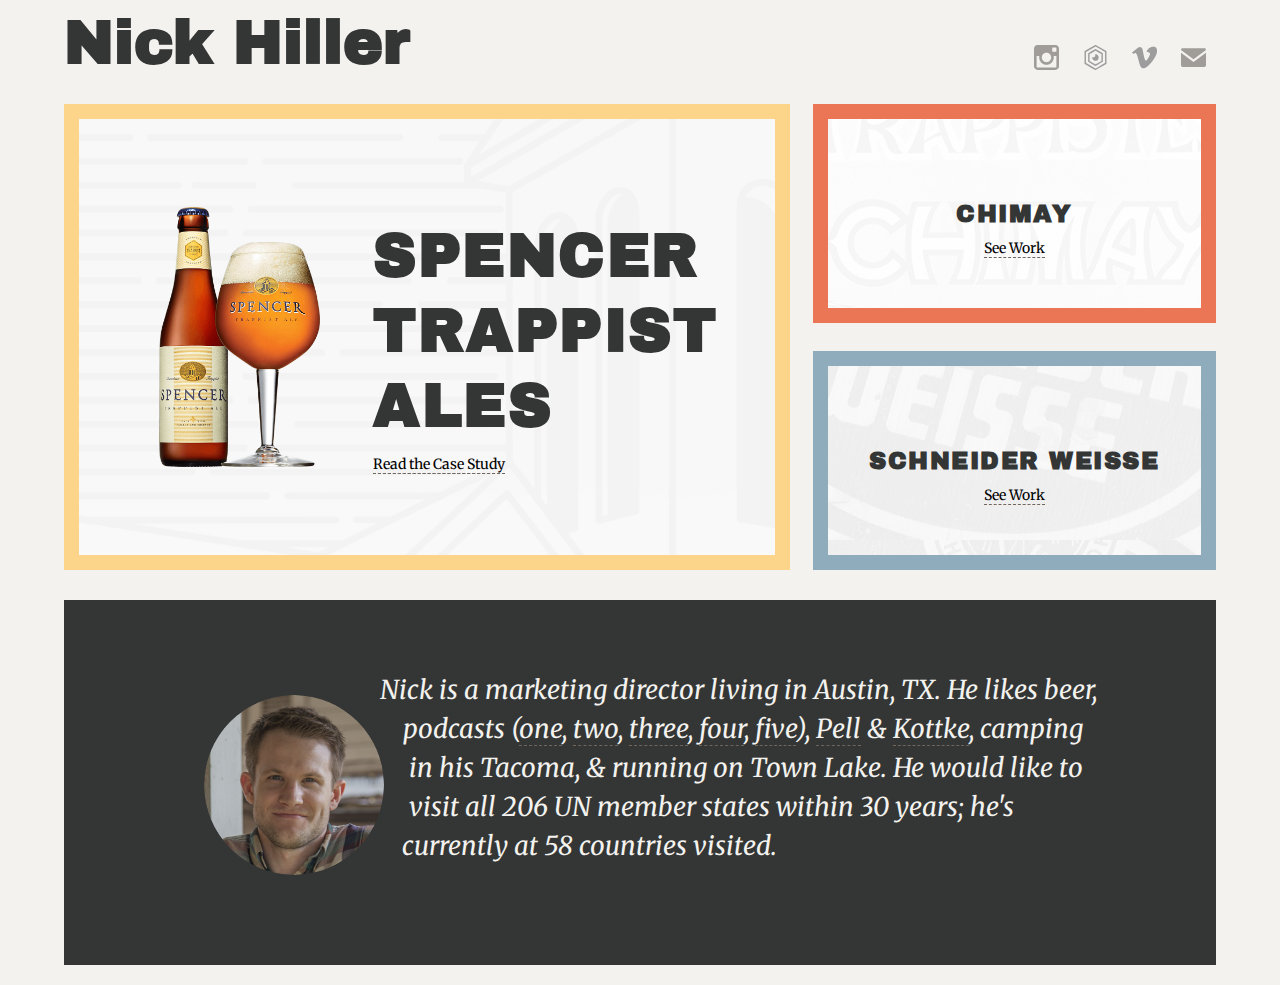
==== index.html @ a0177ff0 "Update index.html" ====
<!DOCTYPE html>
<!--[if lt IE 7]>      <html class="no-js lt-ie10 lt-ie9 lt-ie8 lt-ie7"> <![endif]-->
<!--[if IE 7]>         <html class="no-js lt-ie10 lt-ie9 lt-ie8"> <![endif]-->
<!--[if IE 8]>         <html class="no-js lt-ie10 lt-ie9"> <![endif]-->
<!--[if IE 9]>         <html class="no-js lt-ie10"> <![endif]-->
<!--[if gt IE 9]><!--> <html class="no-js"> <!--<![endif]-->

<head>
    <meta charset="utf-8">
    <title>Nick Hiller</title>
    <meta name="description" content="" />
    <meta name="keywords" content="" />
    <meta name="viewport" content="width=device-width, initial-scale=1.0" />
    <link href='https://fonts.googleapis.com/css?family=Archivo+Black|Merriweather:400,400italic' rel='stylesheet' type='text/css'>
    <link rel="shortcut icon" type="image/ico" href="a/img/favicon.ico" />

    <link rel="stylesheet" type="text/css" href="a/css/style.css">
</head>
<body class="has-fixed-header home">

<header class="page-header">
    <div class="wrapper">
        <h1>Nick Hiller</h1>
        <div class="social-links">
            <a href="https://instagram.com/jnickhiller"><img src="a/img/instagram.svg" class="social"></a>
            <a href="https://nickhiller.exposure.co"><img src="a/img/exposure.svg" class="social"></a>
            <a href="https://vimeo.com/nickhiller"><img src="a/img/vimeo.svg" class="social"></a>
            <a href="mailto:jnickhiller@gmail.com"><img src="a/img/mail.svg" class="social"></a>
        </div>
    </div>
</header>

<div class="wrapper">

    <div class="flex-container-home">

        <div class="primary-work">
            <img src="a/img/spencer-bottle-glass.png">
            <div class="primary-work-info">
                <h3><a href="spencer/index.html">Spencer Trappist Ales<a></h3>
                <p><a href="spencer/index.html">Read the Case Study</a></p>
            </div>
        </div>

        <div class="secondary-work">
            <div class="chimay">
                <h3>Chimay</h3>
                <a href="chimay/index.html" class="cta">See Work</a>
            </div>
            <div class="schneider">
                <h3>Schneider Weisse</h3>
                <a href="schneider/index.html" class="cta">See Work</a>
            </div>
        </div>
    </div>

</div><!--end wrapper-->

<div class="wrapper">
  <footer>
      <img src="a/img/nick-photo.png" alt="profile image" class="nick-photo">
        <p> Nick is a marketing director living in Austin, TX. He likes beer, podcasts (<a href="https://gimletmedia.com/startup/">one</a>, <a href="http://99percentinvisible.org/">two</a>, <a href="http://www.philosophybites.com/">three</a>, <a href="http://revisionisthistory.com/">four</a>, <a href="http://www.revolutionspodcast.com/">five</a>),
        <a href="http://nextdraft.com/">Pell</a> & <a href="http://kottke.org/">Kottke</a>, camping in his Tacoma, & running on Town Lake. He would like to visit all 206 UN member states within 30 years; he's currently at 58 countries visited.
  
  </footer>
</div>

<script src="https://ajax.googleapis.com/ajax/libs/jquery/1.11.2/jquery.min.js"></script>
<script src="a/js/script.js"></script>
<script>
  (function(i,s,o,g,r,a,m){i['GoogleAnalyticsObject']=r;i[r]=i[r]||function(){
  (i[r].q=i[r].q||[]).push(arguments)},i[r].l=1*new Date();a=s.createElement(o),
  m=s.getElementsByTagName(o)[0];a.async=1;a.src=g;m.parentNode.insertBefore(a,m)
  })(window,document,'script','//www.google-analytics.com/analytics.js','ga');

  ga('create', 'UA-12164787-1', 'auto');
  ga('send', 'pageview');

</script>
</body>

</html>
---- a/css/style.css ----
/*------------------------------------*\
    $Imports
\*------------------------------------*/
html {
  box-sizing: border-box; }

*, *:before, *:after {
  box-sizing: inherit; }

body {
  margin: 0;
  background: #ffffff; }
  body.bumped {
    margin-top: 230px; }
  body.home {
    background: #f3f2ef; }

img {
  max-width: 100%; }

a {
  color: #000000;
  text-decoration: none;
  border-bottom: 1px dashed #6f665c; }
  a img, a img:hover {
    border-bottom: 0px; }
  a:hover {
    border-bottom: 1px solid #6f665c;
    color: #474089; }

body {
  color: #343635; }

h1, h2, h3, h4, h5, h6 {
  font-family: 'Archivo Black', sans-serif; }

h1 {
  font-size: 35px;
  text-align: center; }

h2 {
  font-size: 40px;
  text-align: center; }

@media only screen and (min-width: 650px) {
  h1 {
    font-size: 60px; }

  h2 {
    margin-top: 80px; } }
p {
  font-family: 'Merriweather', serif;
  line-height: 1.5;
  font-size: 15px;
  margin: 7px 0; }
  p.caption {
    font-style: italic;
    font-size: 13px; }

a.cta {
  font-family: 'Merriweather', serif;
  font-size: 14px; }

@media only screen and (min-width: 650px) {
  p {
    font-size: 18px;
    margin: 15px 0; } }
.start {
  font-family: 'Archivo Black', sans-serif;
  text-transform: uppercase;
  font-size: 14px;
  letter-spacing: 1px; }

.centered {
  text-align: center; }

.page-header {
  padding: 20px 0;
  transition: all .5s ease;
  overflow: auto;
  text-align: center; }
  .page-header .nick-photo {
    width: 150px;
    height: 150px;
    display: inline; }
  .page-header .social {
    width: 20px;
    margin: 10px 5px; }
  @media only screen and (min-width: 650px) {
    .page-header h1 {
      text-align: left;
      float: left; }
    .page-header .social-links {
      text-align: right;
      float: right;
      margin-top: 15px; } }
  @media only screen and (min-width: 800px) {
    .page-header .social {
      width: 25px;
      margin: 10px; } }
  .page-header a {
    border: 0; }
  .page-header h1, .page-header p {
    margin: -10px 0 0; }
  .page-header span {
    color: #343635;
    font-family: 'Archivo Black', sans-serif;
    text-transform: uppercase;
    font-size: 16px;
    letter-spacing: 1.5px;
    display: none; }
  @media only screen and (min-width: 590px) {
    .page-header span {
      display: block; } }
  @media only screen and (min-height: 500px) {
    .page-header.collapsed {
      position: fixed;
      z-index: 2;
      top: 0;
      padding: 7px 0;
      background-color: white;
      width: 100%;
      border-bottom: 1px solid #f1f1f1;
      text-align: left; }
      .page-header.collapsed .wrapper {
        display: -webkit-flex;
        display: flex;
        -webkit-flex-wrap: wrap;
        flex-wrap: wrap;
        align-items: center;
        position: relative; }
      .page-header.collapsed .nick-photo {
        width: 50px;
        height: 50px; }
      .page-header.collapsed .social-links {
        position: absolute;
        right: 0;
        top: 5px;
        margin: 0; }
      .page-header.collapsed h1 {
        font-size: 20px;
        margin: 0 10px; }
      .page-header.collapsed p {
        margin: 5px 10px 0 0; } }

.primary-work {
  min-width: 0;
  padding: 20px;
  background: url("../img/bg-church.png");
  background-size: cover;
  background-attachment: fixed;
  text-align: center;
  border: 15px solid #fcd48a;
  margin-bottom: 20px; }
  .primary-work img {
    width: 40%; }
  .primary-work h3 {
    font-size: 24px;
    text-transform: uppercase;
    letter-spacing: 1.5px;
    line-height: 1.25;
    margin: 20px 0 10px; }
    .primary-work h3 a {
      color: #343635;
      border-bottom: 0; }
      .primary-work h3 a:hover {
        color: #000; }
  .primary-work p {
    display: inline;
    font-size: 14px;
    border-bottom: 1px dashed #6f665c; }

@media only screen and (min-width: 780px) {
  .primary-work {
    display: -webkit-flex;
    display: flex;
    flex-wrap: wrap;
    -webkit-flex-wrap: wrap;
    align-items: center;
    padding: 80px;
    text-align: left; }
    .primary-work h3 {
      font-size: 40px; }
    .primary-work img {
      width: 30%; }
    .primary-work .primary-work-info {
      width: 70%;
      padding-left: 10%; } }
@media only screen and (min-width: 1100px) {
  .primary-work h3 {
    font-size: 60px; } }
.secondary-work {
  min-width: 0;
  min-height: 100%;
  position: relative;
  text-align: center;
  margin-bottom: 20px; }
  .secondary-work h3 {
    font-size: 24px;
    text-transform: uppercase;
    letter-spacing: 1.5px;
    line-height: 1.25;
    margin: 20px 0 10px; }

.chimay {
  background: url("../img/bg-chimay2.png");
  background-position: 100% 90%;
  background-size: 100%;
  background-attachment: fixed;
  padding: 20px;
  border: 15px solid #eb7655;
  margin-bottom: 20px; }

.schneider {
  background: url("../img/schneider-bg2.png");
  background-position: 100% 100%;
  background-size: 100%;
  background-attachment: fixed;
  border: 15px solid #8facbc;
  padding: 20px; }

@media only screen and (min-width: 780px) {
  .secondary-work {
    display: -webkit-flex;
    display: flex;
    flex-wrap: wrap;
    -webkit-flex-wrap: wrap;
    align-items: stretch; }

  .chimay {
    -webkit-flex: 0 0 49%;
    flex: 0 0 49%;
    margin-bottom: 0px;
    margin-right: 1%;
    background-size: 50%; }

  .schneider {
    -webkit-flex: 0 0 49%;
    flex: 0 0 49%;
    background-size: 50%;
    margin-left: 1%; } }
@media only screen and (min-width: 1100px) {
  .flex-container-home {
    display: -webkit-flex;
    display: flex;
    -webkit-flex-wrap: wrap;
    flex-wrap: wrap;
    align-items: stretch; }

  .secondary-work {
    -webkit-flex: 0 0 35%;
    flex: 0 0 35%; }

  .primary-work {
    -webkit-flex: 0 0 63%;
    flex: 0 0 63%;
    margin-right: 2%; }

  .chimay {
    position: absolute;
    height: 47%;
    width: 100%;
    margin: 0;
    padding: 60px 20px; }

  .schneider {
    position: absolute;
    height: 47%;
    width: 100%;
    bottom: 0;
    margin: 0;
    padding: 60px 20px; } }
.wrapper {
  width: 90%;
  margin: 0 auto;
  max-width: 1400px; }
  .wrapper.mid-wrapper {
    max-width: 900px; }
  .wrapper.sm-wrapper {
    max-width: 650px; }

.flex-container {
  display: -webkit-flex;
  display: flex;
  -webkit-flex-wrap: wrap;
  flex-wrap: wrap;
  align-items: center; }

@media only screen and (max-width: 480px) {
  .flex-container-mobile {
    display: -webkit-flex;
    display: flex;
    -webkit-flex-wrap: wrap;
    flex-wrap: wrap;
    align-items: center; } }
@media only screen and (min-width: 650px) {
  .flex-container-small {
    display: -webkit-flex;
    display: flex;
    -webkit-flex-wrap: wrap;
    flex-wrap: wrap;
    align-items: stretch; } }
.work-intro {
  padding: 70px 0 50px;
  background-attachment: fixed;
  background-size: cover;
  margin-bottom: 50px; }
  .work-intro.spencer-intro {
    background: url("../img/bg-church.png"); }
  .work-intro.chimay-intro {
    background: url("../img/bg-chimay2.png");
    background-size: cover; }
  .work-intro.schneider-intro {
    background: url("../img/schneider-bg2.png");
    background-size: cover; }
  .work-intro p {
    font-size: 20px; }

.flex-item-bottle {
  -webkit-flex: 0 0 35%;
  flex: 0 0 35%;
  min-width: 0; }
  .flex-item-bottle img {
    display: block;
    width: 200px;
    margin: 0 auto; }

@media only screen and (min-width: 650px) {
  .flex-item-bottle.short-bottle img {
    width: 100%; } }
.flex-item-intro img {
  width: 30px; }

@media only screen and (min-width: 650px) {
  .flex-item-intro {
    -webkit-flex: 0 0 55%;
    flex: 0 0 55%;
    min-width: 0;
    margin-left: 10%; } }
.img-row {
  overflow: none;
  margin-bottom: 20px; }
  .img-row img {
    float: left;
    width: 33.33333333%;
    border: 1px solid #ccc;
    margin-bottom: 5px; }

footer {
  background-color: #343635;
  padding: 30px 0 30px;
  margin-top: 10px;
  margin-bottom: 20px;
  text-align: center;
  color: #f3f2ef;
  -webkit-font-smoothing: antialiased;
  font-smoothing: antialiased; }
  footer p {
    font-size: 20px;
    margin: 0 auto 30px;
    width: 90%;
    font-style: italic; }
  footer a {
    color: #f3f2ef; }
  footer img {
    max-width: 150px;
    display: inline-block;
    margin: 25px; }
  @media only screen and (min-width: 750px) {
    footer {
      padding: 70px 10% 70px; }
      footer p {
        font-size: 26px;
        max-width: 1000px;
        text-align: left;
        width: 100%; }
      footer img {
        float: left;
        max-width: 180px;
        border-radius: 50%;
        -webkit-shape-outside: circle();
        shape-outside: circle(); } }

/*# sourceMappingURL=style.css.map */
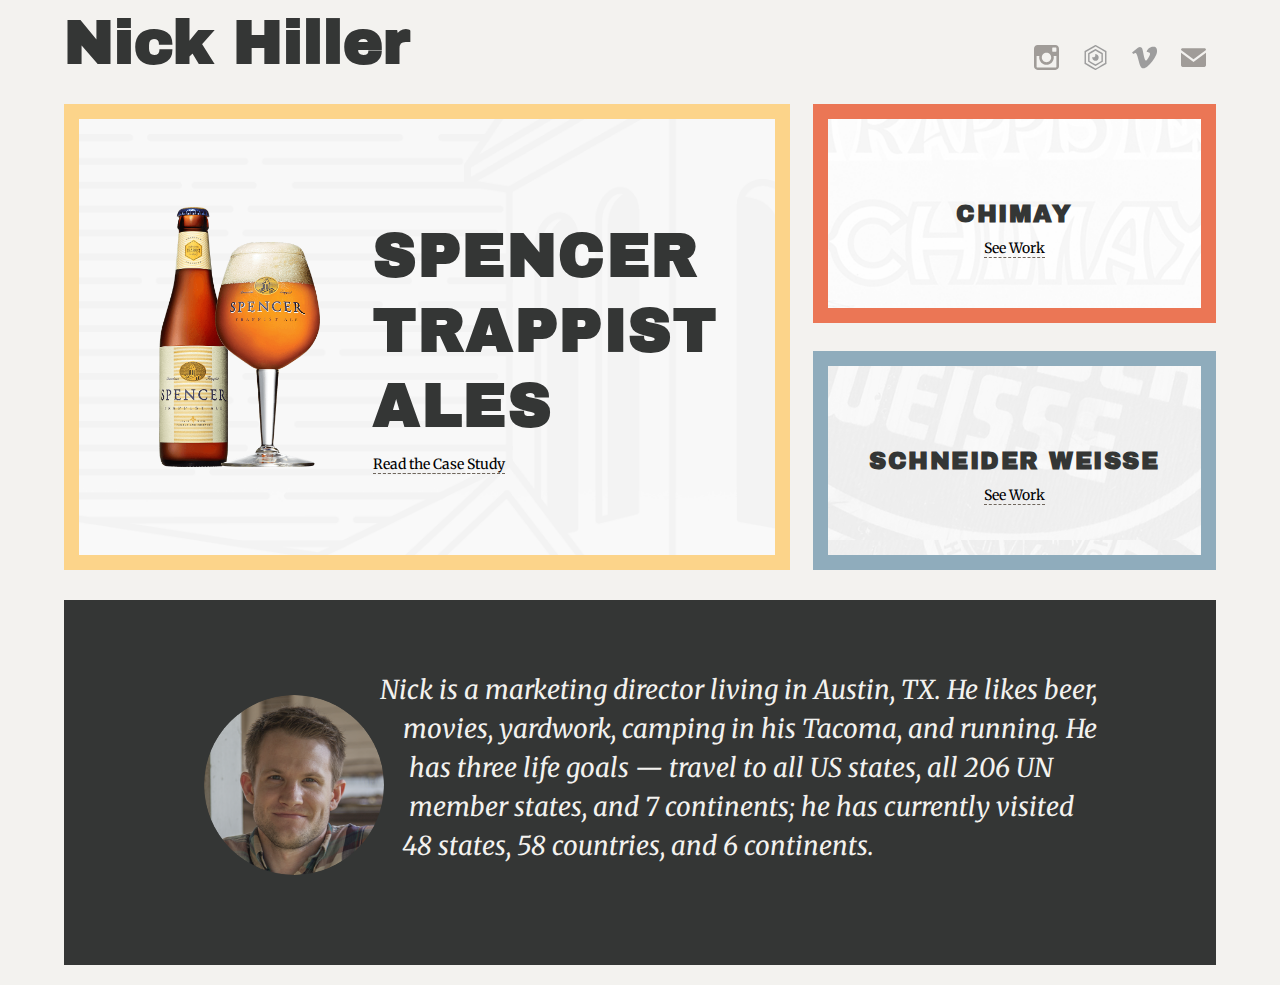
==== commit c23a5692: "Update index.html" ====
--- a/index.html
+++ b/index.html
@@ -59,8 +59,7 @@
 <div class="wrapper">
   <footer>
       <img src="a/img/nick-photo.png" alt="profile image" class="nick-photo">
-        <p> Nick is a marketing director living in Austin, TX. He likes beer, podcasts (<a href="https://gimletmedia.com/startup/">one</a>, <a href="http://99percentinvisible.org/">two</a>, <a href="http://www.philosophybites.com/">three</a>, <a href="http://revisionisthistory.com/">four</a>, <a href="http://www.revolutionspodcast.com/">five</a>),
-        <a href="http://nextdraft.com/">Pell</a> & <a href="http://kottke.org/">Kottke</a>, camping in his Tacoma, & running on Town Lake. He would like to visit all 206 UN member states within 30 years; he's currently at 58 countries visited.
+        <p> Nick is a marketing director living in Austin, TX. He likes beer, movies, yardwork, camping in his Tacoma, and running. He has three life goals — travel to all US states, all 206 UN member states, and 7 continents; he has currently visited 48 states, 58 countries, and 6 continents.
   
   </footer>
 </div>
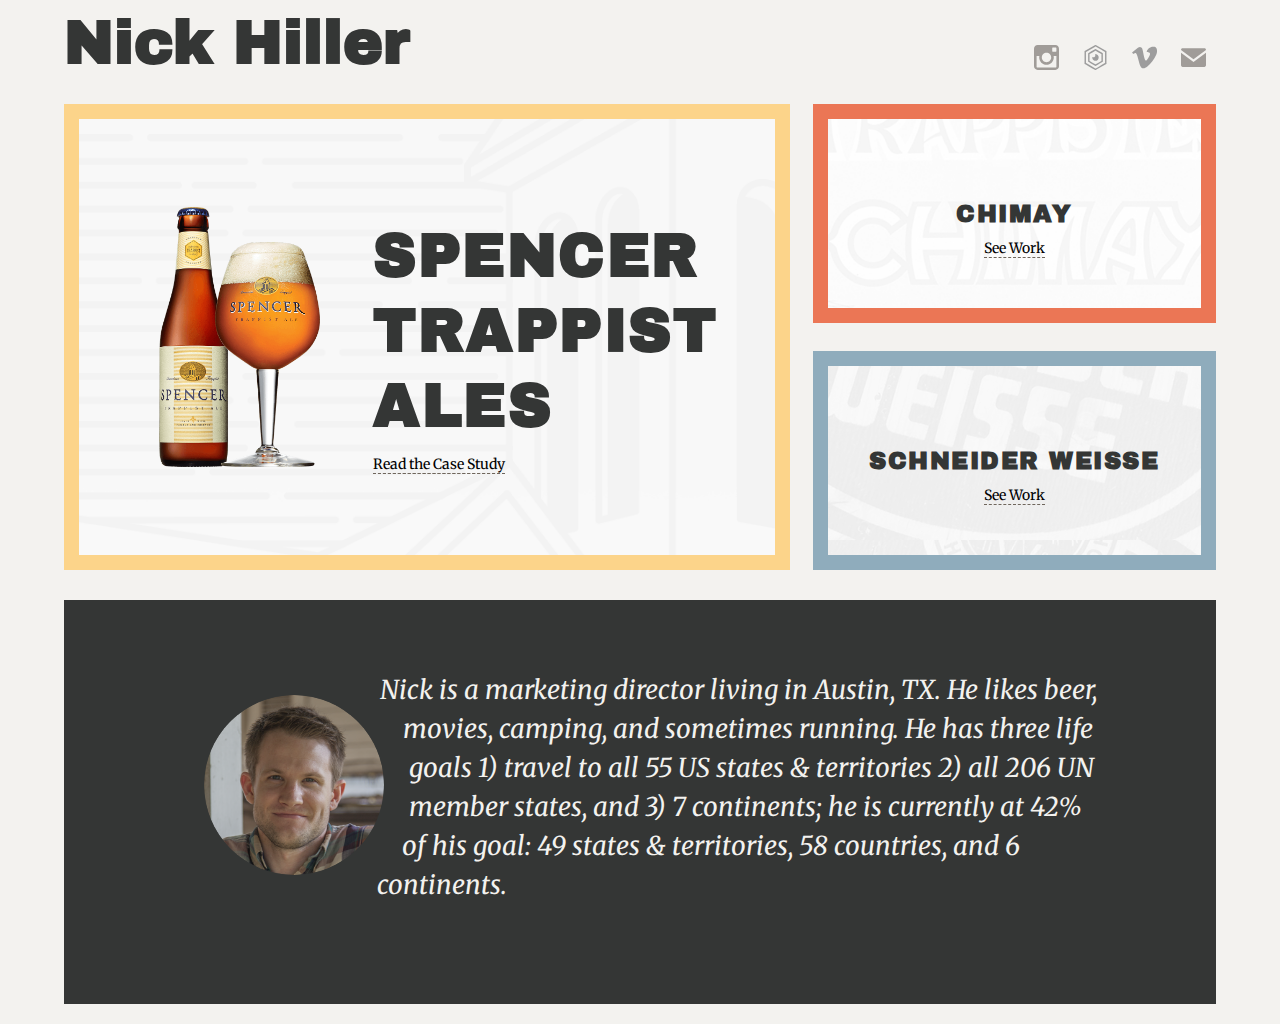
==== commit 7cb975d6: "Update index.html" ====
--- a/index.html
+++ b/index.html
@@ -59,7 +59,7 @@
 <div class="wrapper">
   <footer>
       <img src="a/img/nick-photo.png" alt="profile image" class="nick-photo">
-        <p> Nick is a marketing director living in Austin, TX. He likes beer, movies, yardwork, camping in his Tacoma, and running. He has three life goals — travel to all US states, all 206 UN member states, and 7 continents; he has currently visited 48 states, 58 countries, and 6 continents.
+        <p> Nick is a marketing director living in Austin, TX. He likes beer, movies, camping, and sometimes running. He has three life goals 1) travel to all 55 US states & territories 2) all 206 UN member states, and 3) 7 continents; he is currently at 42% of his goal: 49 states & territories, 58 countries, and 6 continents.
   
   </footer>
 </div>
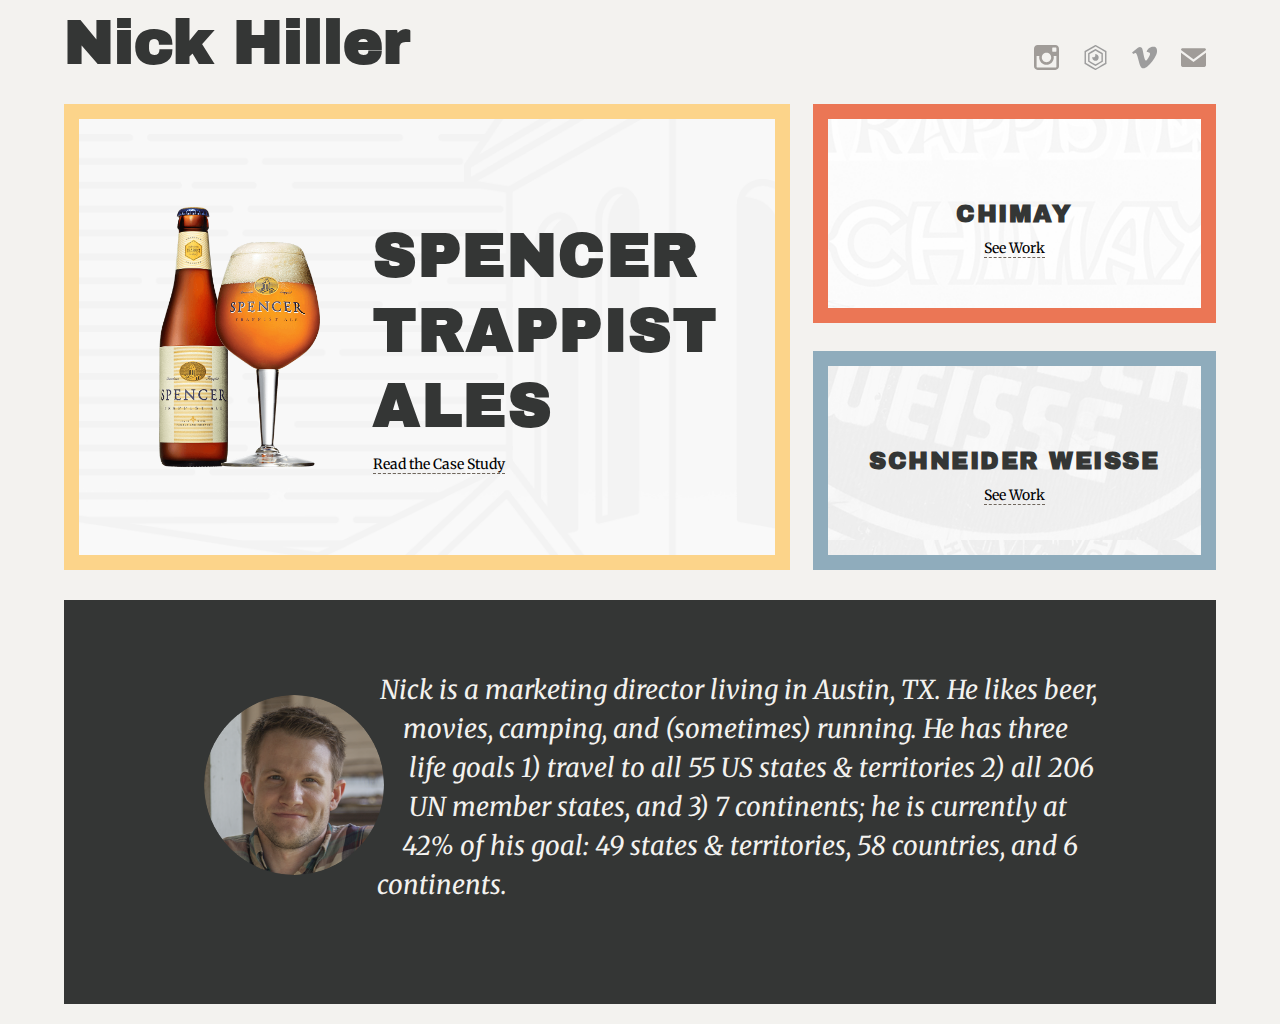
==== commit dae33d48: "Update index.html" ====
--- a/index.html
+++ b/index.html
@@ -59,7 +59,7 @@
 <div class="wrapper">
   <footer>
       <img src="a/img/nick-photo.png" alt="profile image" class="nick-photo">
-        <p> Nick is a marketing director living in Austin, TX. He likes beer, movies, camping, and sometimes running. He has three life goals 1) travel to all 55 US states & territories 2) all 206 UN member states, and 3) 7 continents; he is currently at 42% of his goal: 49 states & territories, 58 countries, and 6 continents.
+        <p> Nick is a marketing director living in Austin, TX. He likes beer, movies, camping, and (sometimes) running. He has three life goals 1) travel to all 55 US states & territories 2) all 206 UN member states, and 3) 7 continents; he is currently at 42% of his goal: 49 states & territories, 58 countries, and 6 continents.
   
   </footer>
 </div>
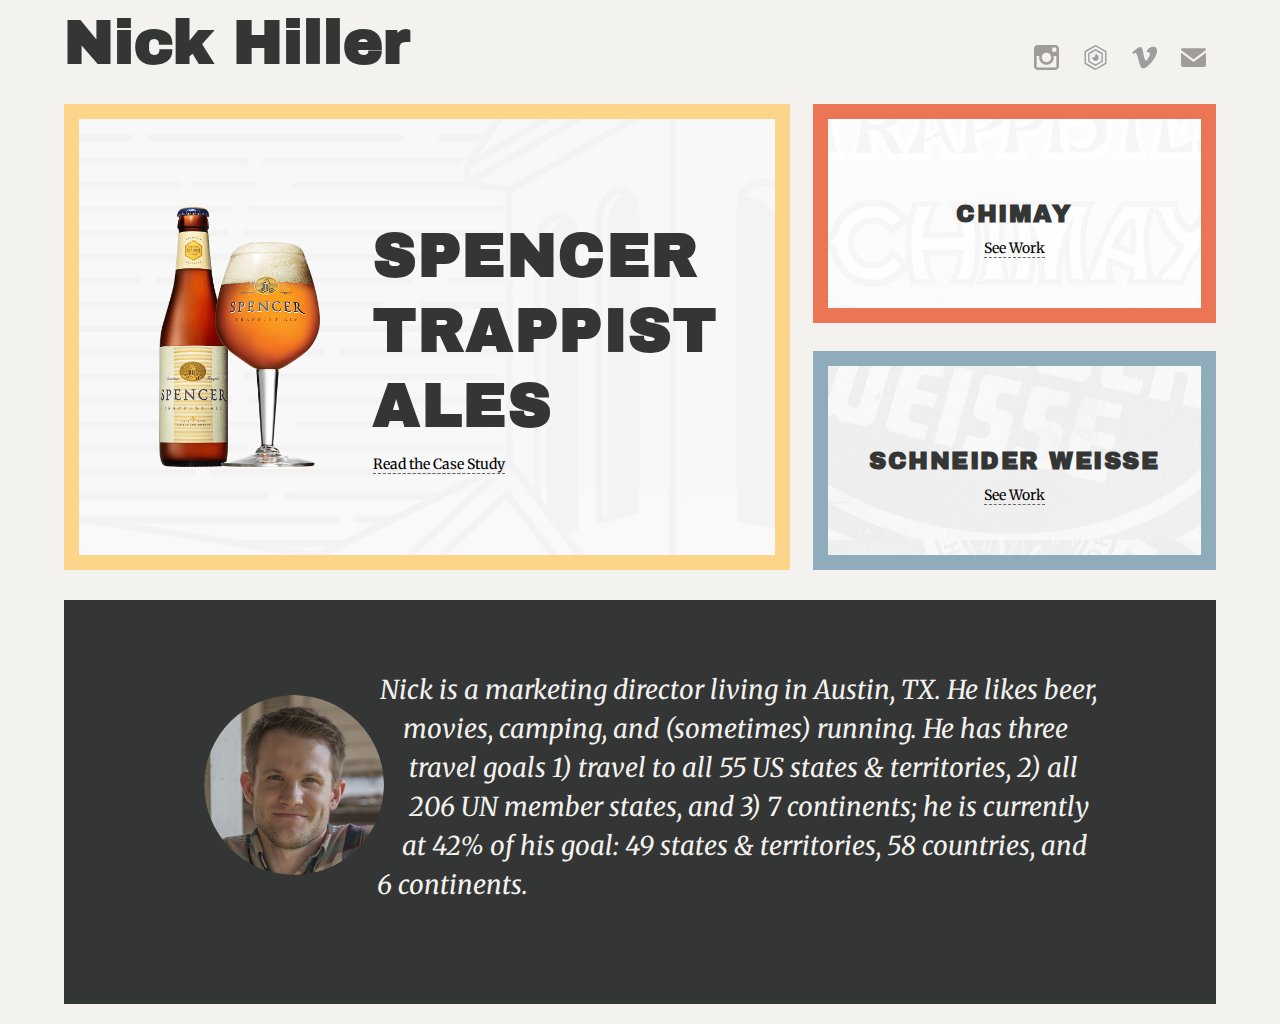
==== commit c8922055: "Update index.html" ====
--- a/index.html
+++ b/index.html
@@ -59,7 +59,7 @@
 <div class="wrapper">
   <footer>
       <img src="a/img/nick-photo.png" alt="profile image" class="nick-photo">
-        <p> Nick is a marketing director living in Austin, TX. He likes beer, movies, camping, and (sometimes) running. He has three life goals 1) travel to all 55 US states & territories 2) all 206 UN member states, and 3) 7 continents; he is currently at 42% of his goal: 49 states & territories, 58 countries, and 6 continents.
+        <p> Nick is a marketing director living in Austin, TX. He likes beer, movies, camping, and (sometimes) running. He has three travel goals 1) travel to all 55 US states & territories, 2) all 206 UN member states, and 3) 7 continents; he is currently at 42% of his goal: 49 states & territories, 58 countries, and 6 continents.
   
   </footer>
 </div>
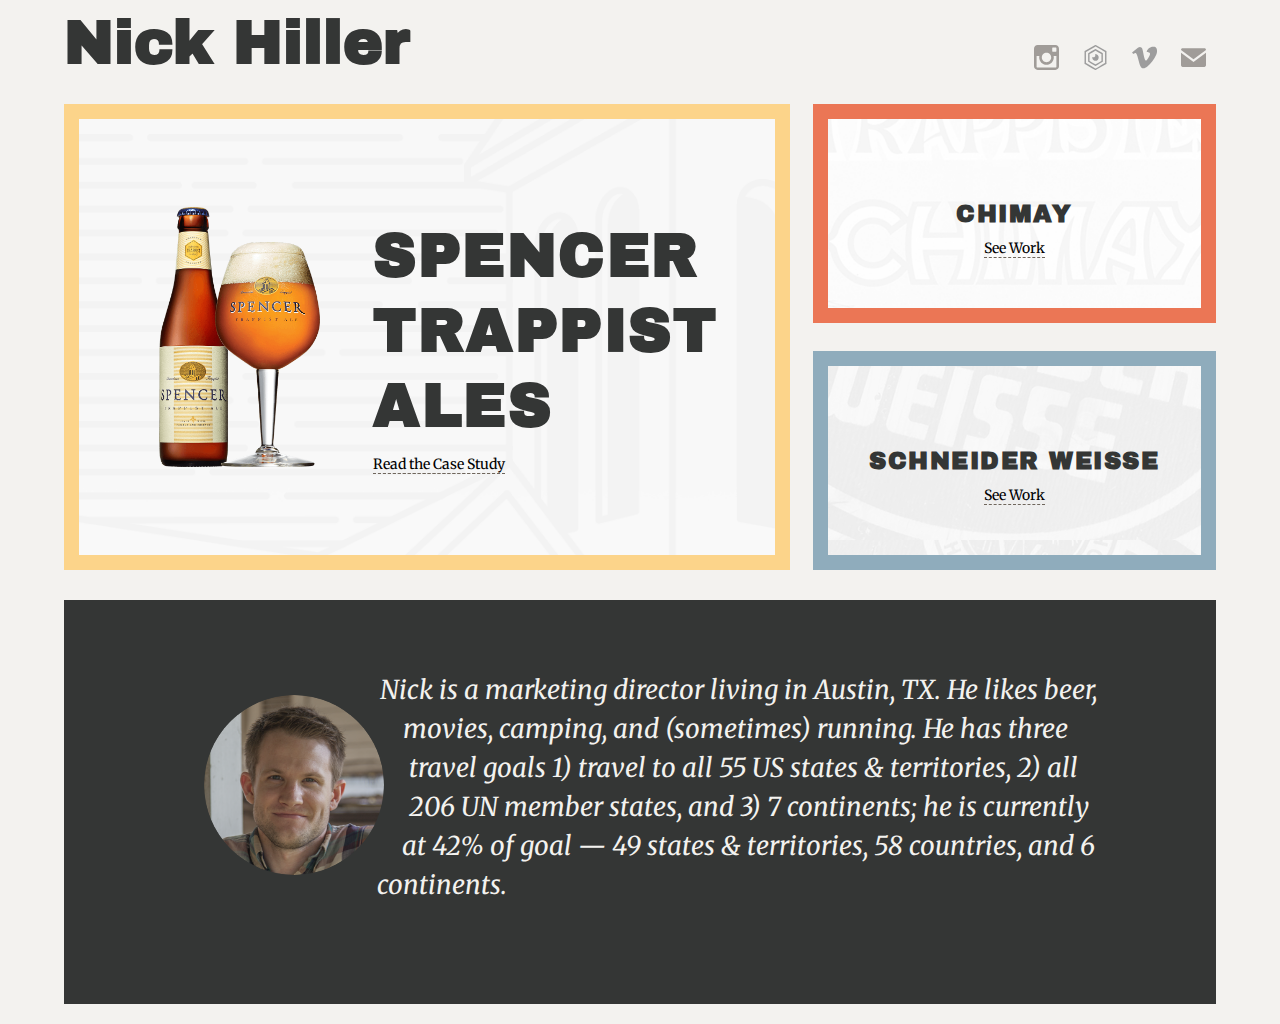
==== commit df531af7: "Update index.html" ====
--- a/index.html
+++ b/index.html
@@ -59,7 +59,7 @@
 <div class="wrapper">
   <footer>
       <img src="a/img/nick-photo.png" alt="profile image" class="nick-photo">
-        <p> Nick is a marketing director living in Austin, TX. He likes beer, movies, camping, and (sometimes) running. He has three travel goals 1) travel to all 55 US states & territories, 2) all 206 UN member states, and 3) 7 continents; he is currently at 42% of his goal: 49 states & territories, 58 countries, and 6 continents.
+        <p> Nick is a marketing director living in Austin, TX. He likes beer, movies, camping, and (sometimes) running. He has three travel goals 1) travel to all 55 US states & territories, 2) all 206 UN member states, and 3) 7 continents; he is currently at 42% of goal — 49 states & territories, 58 countries, and 6 continents.
   
   </footer>
 </div>
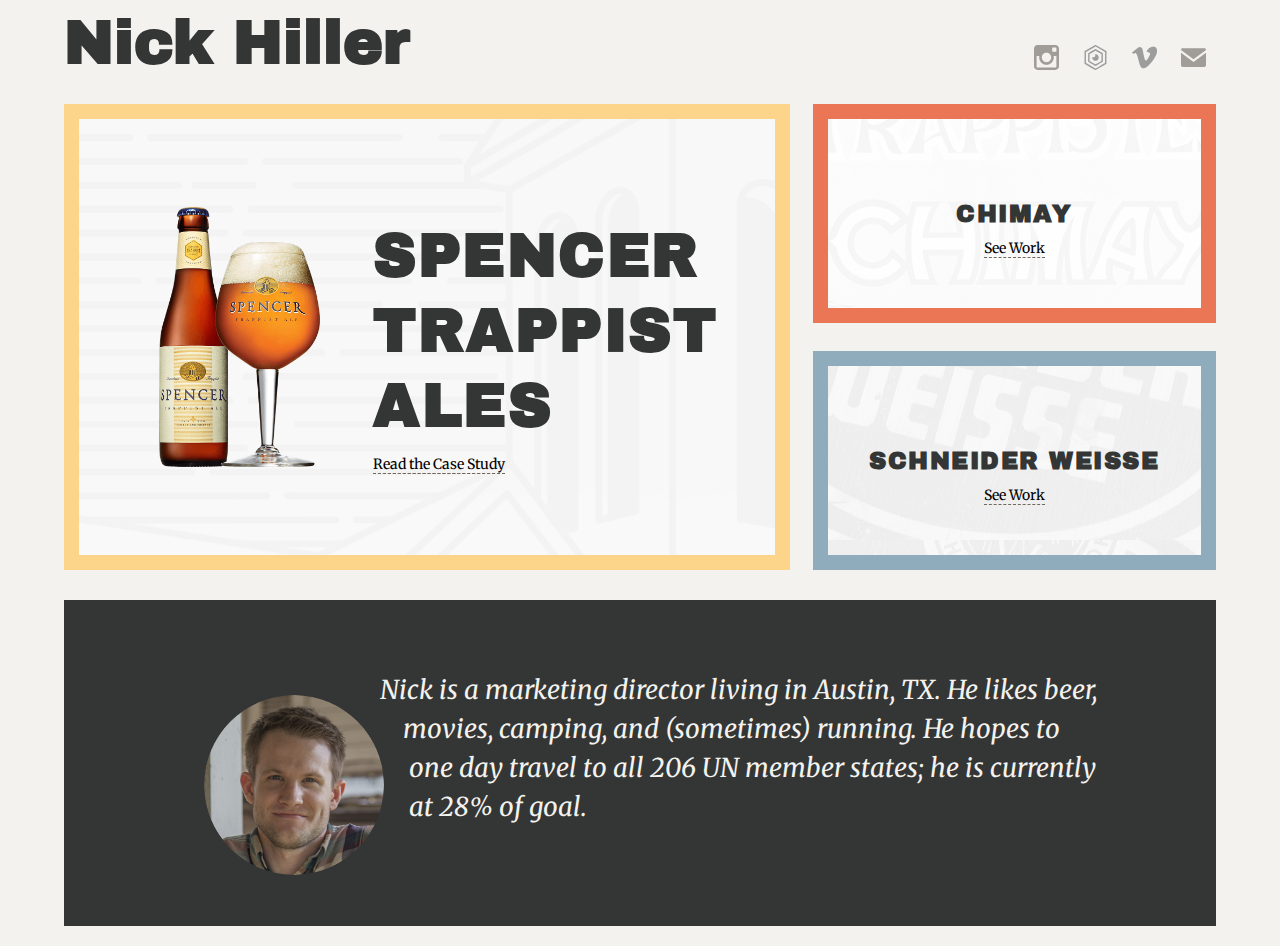
==== commit 2063bab6: "Update index.html" ====
--- a/index.html
+++ b/index.html
@@ -59,7 +59,7 @@
 <div class="wrapper">
   <footer>
       <img src="a/img/nick-photo.png" alt="profile image" class="nick-photo">
-        <p> Nick is a marketing director living in Austin, TX. He likes beer, movies, camping, and (sometimes) running. He has three travel goals 1) travel to all 55 US states & territories, 2) all 206 UN member states, and 3) 7 continents; he is currently at 42% of goal — 49 states & territories, 58 countries, and 6 continents.
+        <p> Nick is a marketing director living in Austin, TX. He likes beer, movies, camping, and (sometimes) running. He hopes to one day travel to all 206 UN member states; he is currently at 28% of goal.
   
   </footer>
 </div>
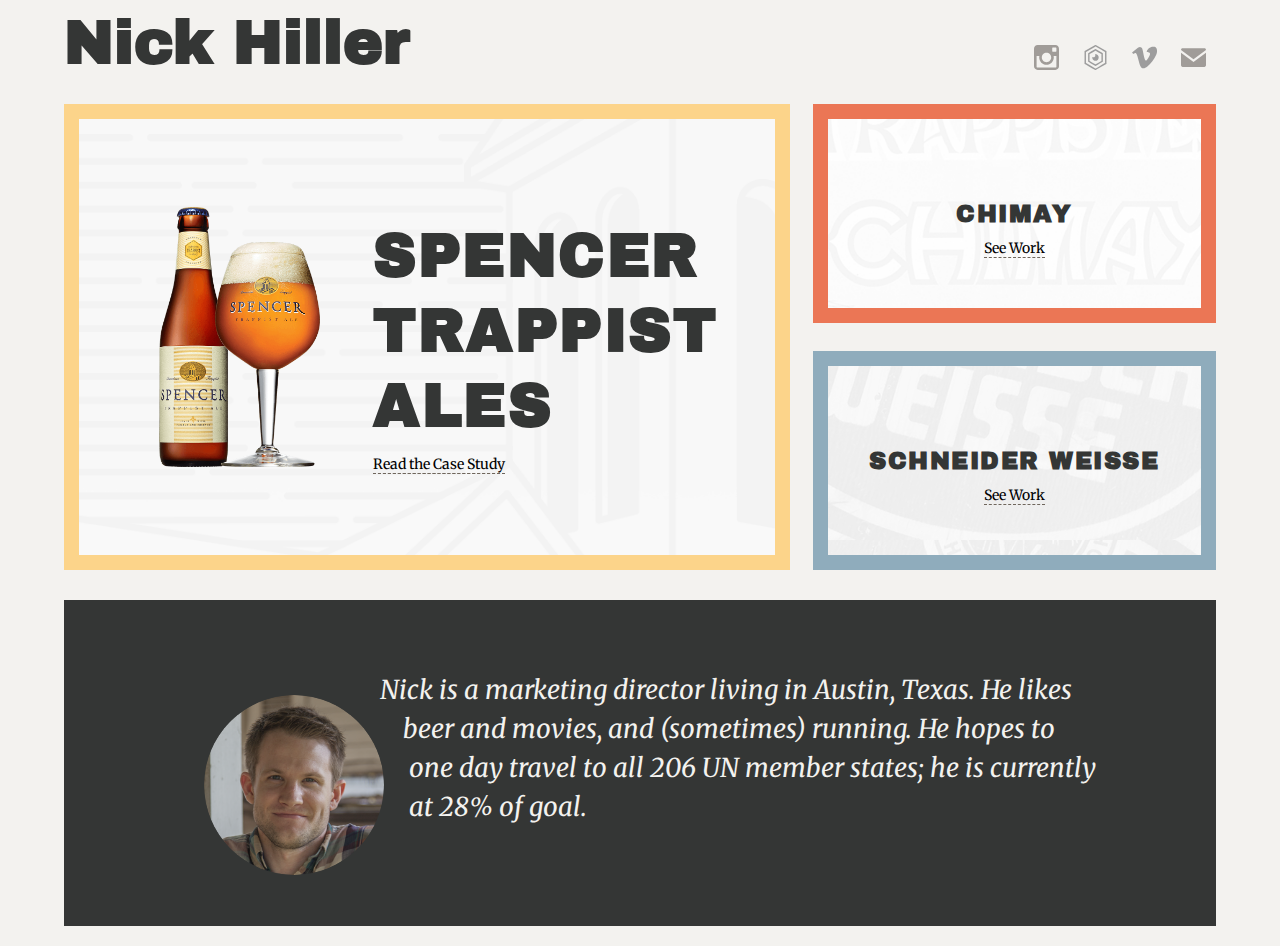
==== commit 0bfdbab9: "Update index.html" ====
--- a/index.html
+++ b/index.html
@@ -59,7 +59,7 @@
 <div class="wrapper">
   <footer>
       <img src="a/img/nick-photo.png" alt="profile image" class="nick-photo">
-        <p> Nick is a marketing director living in Austin, TX. He likes beer, movies, camping, and (sometimes) running. He hopes to one day travel to all 206 UN member states; he is currently at 28% of goal.
+        <p> Nick is a marketing director living in Austin, Texas. He likes beer and movies, and (sometimes) running. He hopes to one day travel to all 206 UN member states; he is currently at 28% of goal.
   
   </footer>
 </div>
